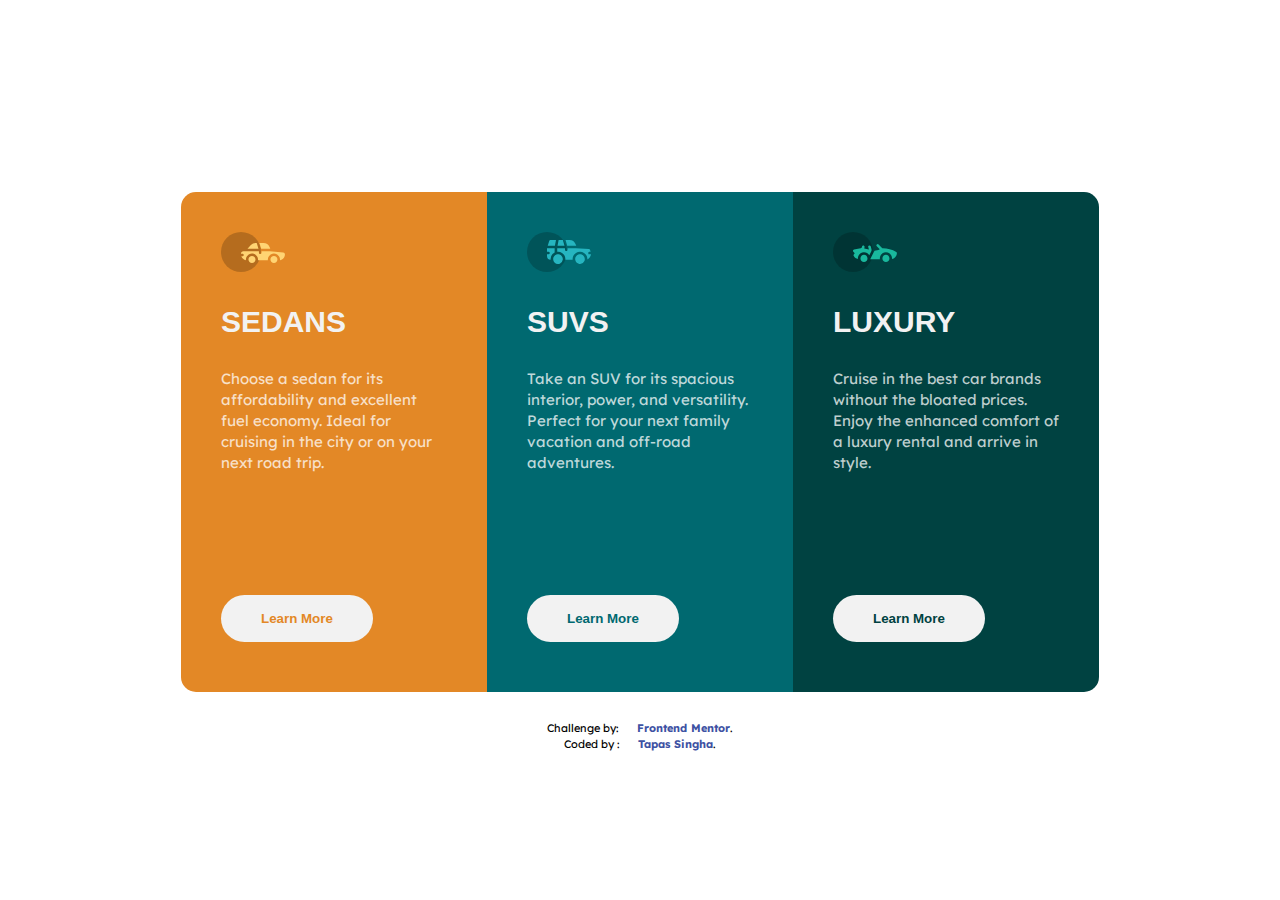
==== 3-column-preview-card-component-main/index.html @ 079b9255 "Finished the code" ====
<!DOCTYPE html>
<html lang="en">
<head>
  <meta charset="UTF-8">
  <meta name="viewport" content="width=device-width, initial-scale=1.0"> <!-- displays site properly based on user's device -->

  <link rel="icon" type="image/png" sizes="32x32" href="./images/favicon-32x32.png">
  
  <title>Frontend Mentor Challenge | 3-column preview card component  </title>

  <!-- Feel free to remove these styles or customise in your own stylesheet 👍 -->
  <style>
    @import url('https://fonts.googleapis.com/css2?family=Big+Shoulders+Display:wght@700&family=Lexend+Deca&display=swap');
    html{
      background-color:#fff;
      font-size:15px;
    }
    body{
      min-height:100vh;
      margin:0;
      padding:0;
      font-family:'Lexend Deca', sans-serif;
      font-weight:400;
    }
    h2{
      font-family: 'Big Shoulders', sans-serif;
      text-transform:uppercase;
      font-weight:700;
      margin-top:29px; /*29+7px from the h2 itself = 36px*/
      color:hsl(0, 0%, 95%);
      font-size:30px;
      font-stretch:ultra-condensed;
    }
    p{
      margin-top:29px;
      line-height:1.4;
    }
    .attribution { font-size: 11px; text-align: center; }
    .attribution a { color: hsl(228, 45%, 44%); }

    
    main{
      display:flex;
      justify-content:center;
    }
    
    section{
      width:306px;
      height:500px;
      margin-top:55px;
      color:hsla(0, 0%, 100%, 0.75);
      position:relative;
    }
    @media screen and (max-width:960px){
      section{
        height:412px;
      }
    }
    section:first-of-type{
        border-top-left-radius: 15px;
        border-bottom-left-radius: 15px;
      }
    section:last-of-type{
      border-top-right-radius: 15px;
      border-bottom-right-radius: 15px;
    }

    @media screen and (max-width:960px){
      main{
        flex-direction:column;
        align-items:center;
      }
      section:not(:first-of-type){
        margin-top:0;
      }
      section:first-of-type{
        border-top-left-radius: 15px;
        border-top-right-radius: 15px;
        border-bottom-left-radius: 0;
      }
    section:last-of-type{
      border-bottom-left-radius: 15px;
        border-bottom-right-radius: 15px;
        border-top-right-radius: 0;
      }
    }
    @media screen and (min-width:900px){
      body{
        display:flex;
        flex-direction:column;
        justify-content:center;
      }
    }
    section >*{
      margin-right:40px;
      margin-left:40px;
    }
    .car-icon{
      margin-top:40px;
    }
    a{
      text-decoration:none;
      color:black;
      font-weight:bold;
      padding: 16px 40px;
    }
    button{
      padding: 16px 0px;
      background-color:hsl(0, 0%, 95%);
      border-radius:30px;
      border:none;
      position:absolute;
      bottom:50px;
    }
    section:first-of-type{
      background-color:hsl(31, 77%, 52%);
    }
    section:first-of-type a{
      color:hsl(31, 77%, 52%);
    }

    section:nth-of-type(2){
      background-color:hsl(184, 100%, 22%);
    }
    section:nth-of-type(2) a{
      color:hsl(184, 100%, 22%);
    }
    
    section:nth-of-type(3){
      background-color:hsl(179, 100%, 13%);
    }
    section:nth-of-type(3) a{
      color:hsl(179, 100%, 13%);
    }
    
    button:hover, button:active, button:focus{
      background-color: initial;
      border: 2px solid hsl(0, 0%, 95%);
      color:hsla(0, 0%, 100%, 0.75);

    } 
    section a:hover{
      color:hsla(0, 0%, 100%, 0.75);
    }
    footer{
      display:flex;
      flex-direction:column;

    }
    footer a{
      padding:1rem;
      padding-right:0;
    }
    
  </style>
</head>
<body>
  <header></header>
  <main>
    <section>
      <img  class="car-icon" src="images/icon-sedans.svg" alt="sedan icon">
      <h2>Sedans</h2>
      <p>Choose a sedan for its affordability and excellent fuel economy. Ideal for cruising in the city or on your next road trip.</p>
      <button><a href="#">Learn More</a></button>
    </section>
    <section>
      <img  class="car-icon" src="images/icon-suvs.svg" alt="suv car  icon">
      <h2>SUVs</h2>
      <p>Take an SUV for its spacious interior, power, and versatility. Perfect for your next family vacation  and off-road adventures.</p>
      <button><a href="#">Learn More</a></button>
    </section>
    <section>
      <img  class="car-icon" src="images/icon-luxury.svg" alt="luxary car icon">
      <h2>Luxury</h2>
      <p>Cruise in the best car brands without the bloated prices. Enjoy the enhanced comfort of a luxury rental and arrive in style.</p>
      <button><a href="#">Learn More</a></button>
    </section>
  </main>
  
  <footer class="attribution">
    <p>Challenge by&colon; <a href="https://www.frontendmentor.io?ref=challenge" target="_blank">Frontend Mentor</a>. 
      <br>Coded by &colon; <a href="https://github.com/TapasSingha" target="_blank">Tapas Singha</a>.</p>
  </footer>
</body>
</html>
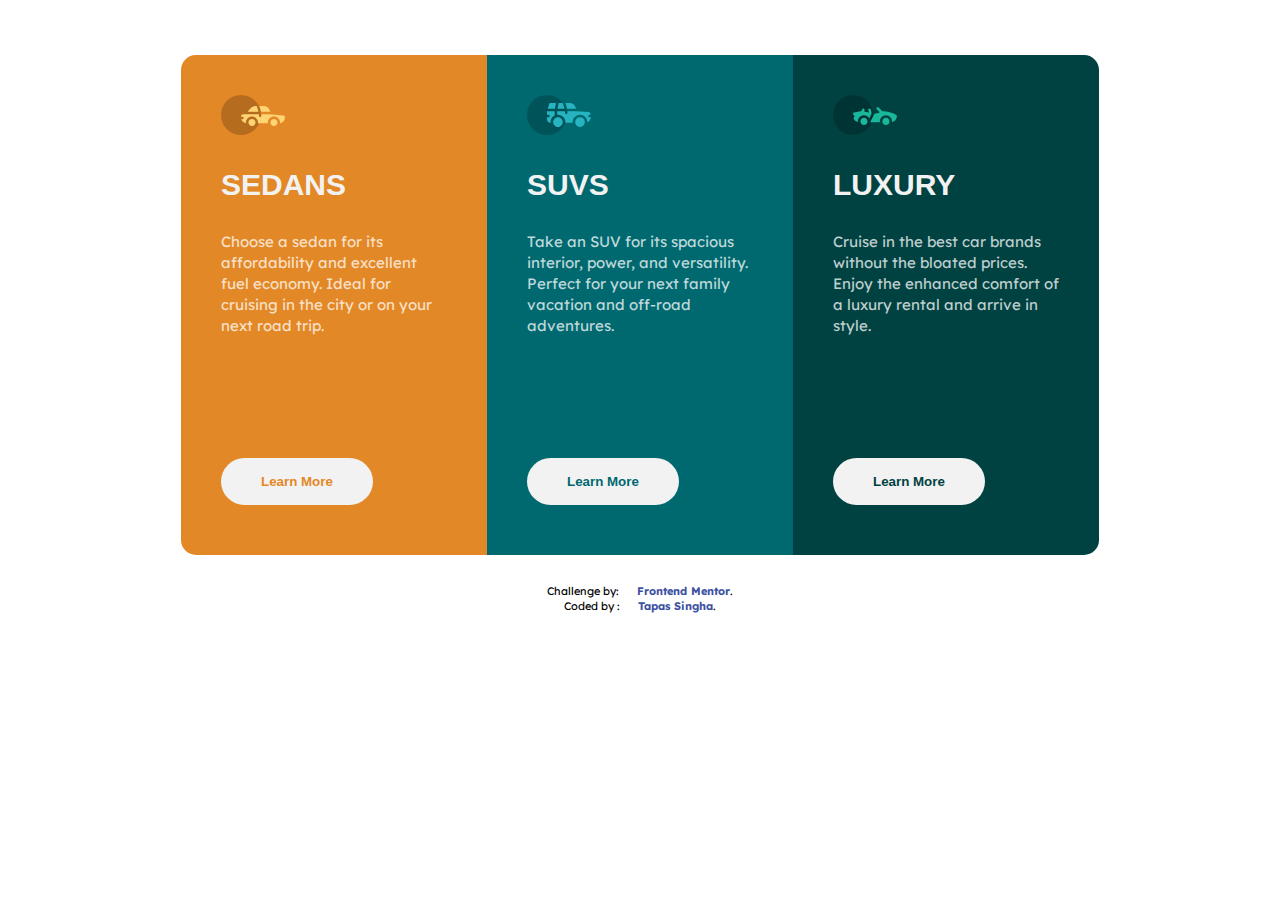
==== commit f4afb4f8: "Combined the media queries and pushed them to the bottom" ====
--- a/3-column-preview-card-component-main/index.html
+++ b/3-column-preview-card-component-main/index.html
@@ -8,9 +8,12 @@
   
   <title>Frontend Mentor Challenge | 3-column preview card component  </title>
 
-  <!-- Feel free to remove these styles or customise in your own stylesheet 👍 -->
   <style>
+    /*=============COMMON STYLE==================*/
     @import url('https://fonts.googleapis.com/css2?family=Big+Shoulders+Display:wght@700&family=Lexend+Deca&display=swap');
+    .attribution { font-size: 11px; text-align: center; }
+    .attribution a { color: hsl(228, 45%, 44%); }
+
     html{
       background-color:#fff;
       font-size:15px;
@@ -22,7 +25,31 @@
       font-family:'Lexend Deca', sans-serif;
       font-weight:400;
     }
-    h2{
+
+    /*============SPECIFIC STYLE=================*/
+    section{
+      width:306px;
+      height:500px;
+      margin-top:55px;
+      color:hsla(0, 0%, 100%, 0.75);
+      position:relative;
+    }
+    section >*{
+      margin-right:40px;
+      margin-left:40px;
+    }
+    
+
+    section:first-of-type{
+        border-top-left-radius: 15px;
+        border-bottom-left-radius: 15px;
+      }
+    section:last-of-type{
+      border-top-right-radius: 15px;
+      border-bottom-right-radius: 15px;
+    }
+
+    h1{
       font-family: 'Big Shoulders', sans-serif;
       text-transform:uppercase;
       font-weight:700;
@@ -35,66 +62,12 @@
       margin-top:29px;
       line-height:1.4;
     }
-    .attribution { font-size: 11px; text-align: center; }
-    .attribution a { color: hsl(228, 45%, 44%); }
-
-    
+        
     main{
       display:flex;
       justify-content:center;
     }
-    
-    section{
-      width:306px;
-      height:500px;
-      margin-top:55px;
-      color:hsla(0, 0%, 100%, 0.75);
-      position:relative;
-    }
-    @media screen and (max-width:960px){
-      section{
-        height:412px;
-      }
-    }
-    section:first-of-type{
-        border-top-left-radius: 15px;
-        border-bottom-left-radius: 15px;
-      }
-    section:last-of-type{
-      border-top-right-radius: 15px;
-      border-bottom-right-radius: 15px;
-    }
 
-    @media screen and (max-width:960px){
-      main{
-        flex-direction:column;
-        align-items:center;
-      }
-      section:not(:first-of-type){
-        margin-top:0;
-      }
-      section:first-of-type{
-        border-top-left-radius: 15px;
-        border-top-right-radius: 15px;
-        border-bottom-left-radius: 0;
-      }
-    section:last-of-type{
-      border-bottom-left-radius: 15px;
-        border-bottom-right-radius: 15px;
-        border-top-right-radius: 0;
-      }
-    }
-    @media screen and (min-width:900px){
-      body{
-        display:flex;
-        flex-direction:column;
-        justify-content:center;
-      }
-    }
-    section >*{
-      margin-right:40px;
-      margin-left:40px;
-    }
     .car-icon{
       margin-top:40px;
     }
@@ -115,43 +88,76 @@
     section:first-of-type{
       background-color:hsl(31, 77%, 52%);
     }
-    section:first-of-type a{
-      color:hsl(31, 77%, 52%);
-    }
-
     section:nth-of-type(2){
       background-color:hsl(184, 100%, 22%);
     }
-    section:nth-of-type(2) a{
-      color:hsl(184, 100%, 22%);
-    }
-    
     section:nth-of-type(3){
       background-color:hsl(179, 100%, 13%);
     }
-    section:nth-of-type(3) a{
+    
+    section:first-of-type button{
+      color:hsl(31, 77%, 52%);
+    } 
+    section:nth-of-type(2) button{
+      color:hsl(184, 100%, 22%);
+    }
+    section:nth-of-type(3) button{
       color:hsl(179, 100%, 13%);
     }
     
-    button:hover, button:active, button:focus{
+    section button{
+      padding: 16px 40px;
+      font-weight:bold;
+    }
+    
+    section button:hover, section button:active, section button:focus{
+      color:hsla(0, 0%, 100%, 0.75);
       background-color: initial;
       border: 2px solid hsl(0, 0%, 95%);
-      color:hsla(0, 0%, 100%, 0.75);
+    }
 
-    } 
-    section a:hover{
-      color:hsla(0, 0%, 100%, 0.75);
-    }
     footer{
       display:flex;
       flex-direction:column;
-
     }
     footer a{
       padding:1rem;
       padding-right:0;
     }
-    
+    footer a:hover, footer a:focus, footer a:active{
+      text-decoration: underline goldenrod;
+      color:gray;
+    }
+
+    @media screen and (max-width:960px){
+      body{
+        display:flex;
+        flex-direction:column;
+        justify-content:center;
+      }
+
+      main{
+        flex-direction:column;
+        align-items:center;
+      }
+
+      section{
+        height:412px;
+      }
+      section:not(:first-of-type){
+        margin-top:0;
+      }
+      section:first-of-type{
+        border-top-left-radius: 15px;
+        border-top-right-radius: 15px;
+        border-bottom-left-radius: 0;
+      }
+    section:last-of-type{
+      border-bottom-left-radius: 15px;
+        border-bottom-right-radius: 15px;
+        border-top-right-radius: 0;
+      }
+    }
   </style>
 </head>
 <body>
@@ -159,21 +165,27 @@
   <main>
     <section>
       <img  class="car-icon" src="images/icon-sedans.svg" alt="sedan icon">
-      <h2>Sedans</h2>
+      <h1>Sedans</h1>
       <p>Choose a sedan for its affordability and excellent fuel economy. Ideal for cruising in the city or on your next road trip.</p>
-      <button><a href="#">Learn More</a></button>
+      <form style="display: inline" action="http://example.com/" method="get">
+        <button>Learn More</button>
+      </form>
     </section>
     <section>
       <img  class="car-icon" src="images/icon-suvs.svg" alt="suv car  icon">
-      <h2>SUVs</h2>
+      <h1>SUVs</h1>
       <p>Take an SUV for its spacious interior, power, and versatility. Perfect for your next family vacation  and off-road adventures.</p>
-      <button><a href="#">Learn More</a></button>
+      <form style="display: inline" action="http://example.com/" method="get">
+        <button>Learn More</button>
+      </form>    
     </section>
     <section>
       <img  class="car-icon" src="images/icon-luxury.svg" alt="luxary car icon">
-      <h2>Luxury</h2>
+      <h1>Luxury</h1>
       <p>Cruise in the best car brands without the bloated prices. Enjoy the enhanced comfort of a luxury rental and arrive in style.</p>
-      <button><a href="#">Learn More</a></button>
+      <form style="display: inline" action="http://example.com/" method="get">
+        <button>Learn More</button>
+      </form>    
     </section>
   </main>
   
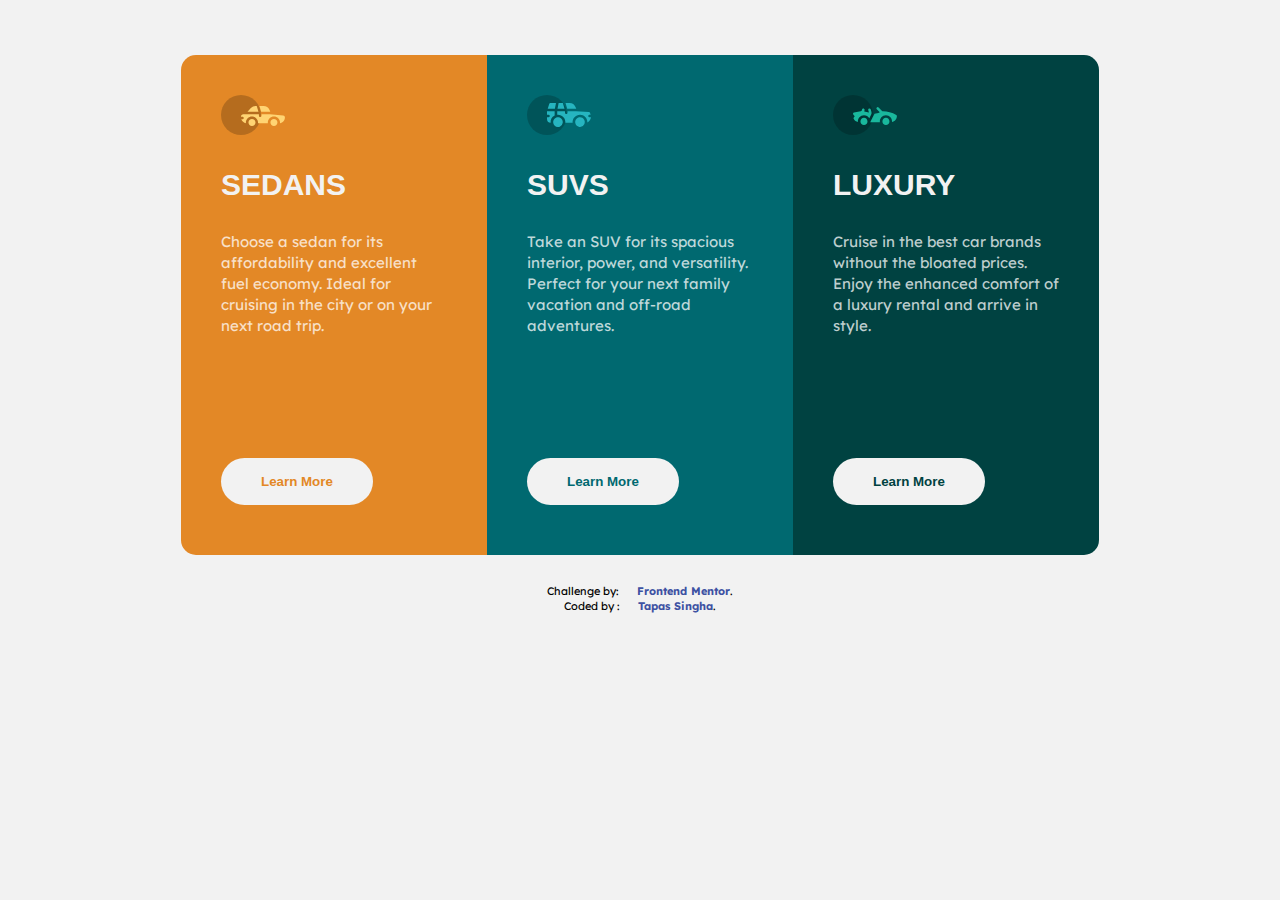
==== commit b51dd6a0: "Changed the background-color" ====
--- a/3-column-preview-card-component-main/index.html
+++ b/3-column-preview-card-component-main/index.html
@@ -15,7 +15,7 @@
     .attribution a { color: hsl(228, 45%, 44%); }
 
     html{
-      background-color:#fff;
+      background-color:hsl(0, 0%, 95%);
       font-size:15px;
     }
     body{
@@ -114,6 +114,7 @@
       color:hsla(0, 0%, 100%, 0.75);
       background-color: initial;
       border: 2px solid hsl(0, 0%, 95%);
+      cursor:pointer;
     }
 
     footer{
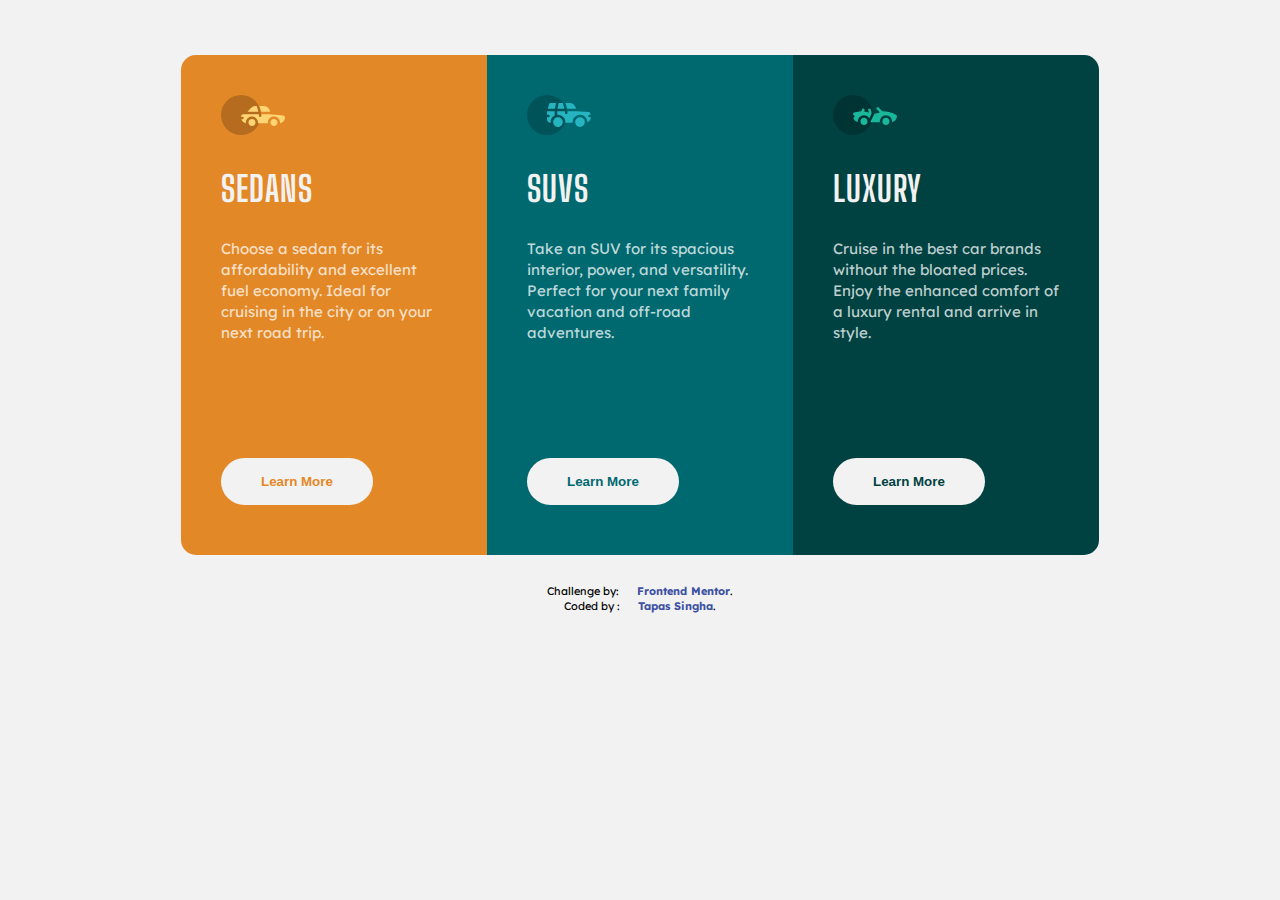
==== commit e99af6e1: "Got the heading font-family and font-size right" ====
--- a/3-column-preview-card-component-main/index.html
+++ b/3-column-preview-card-component-main/index.html
@@ -50,13 +50,13 @@
     }
 
     h1{
-      font-family: 'Big Shoulders', sans-serif;
+      font-family: 'Big Shoulders Display', cursive;
       text-transform:uppercase;
       font-weight:700;
       margin-top:29px; /*29+7px from the h2 itself = 36px*/
       color:hsl(0, 0%, 95%);
-      font-size:30px;
-      font-stretch:ultra-condensed;
+      font-size:35px;
+      letter-spacing:1px;
     }
     p{
       margin-top:29px;
